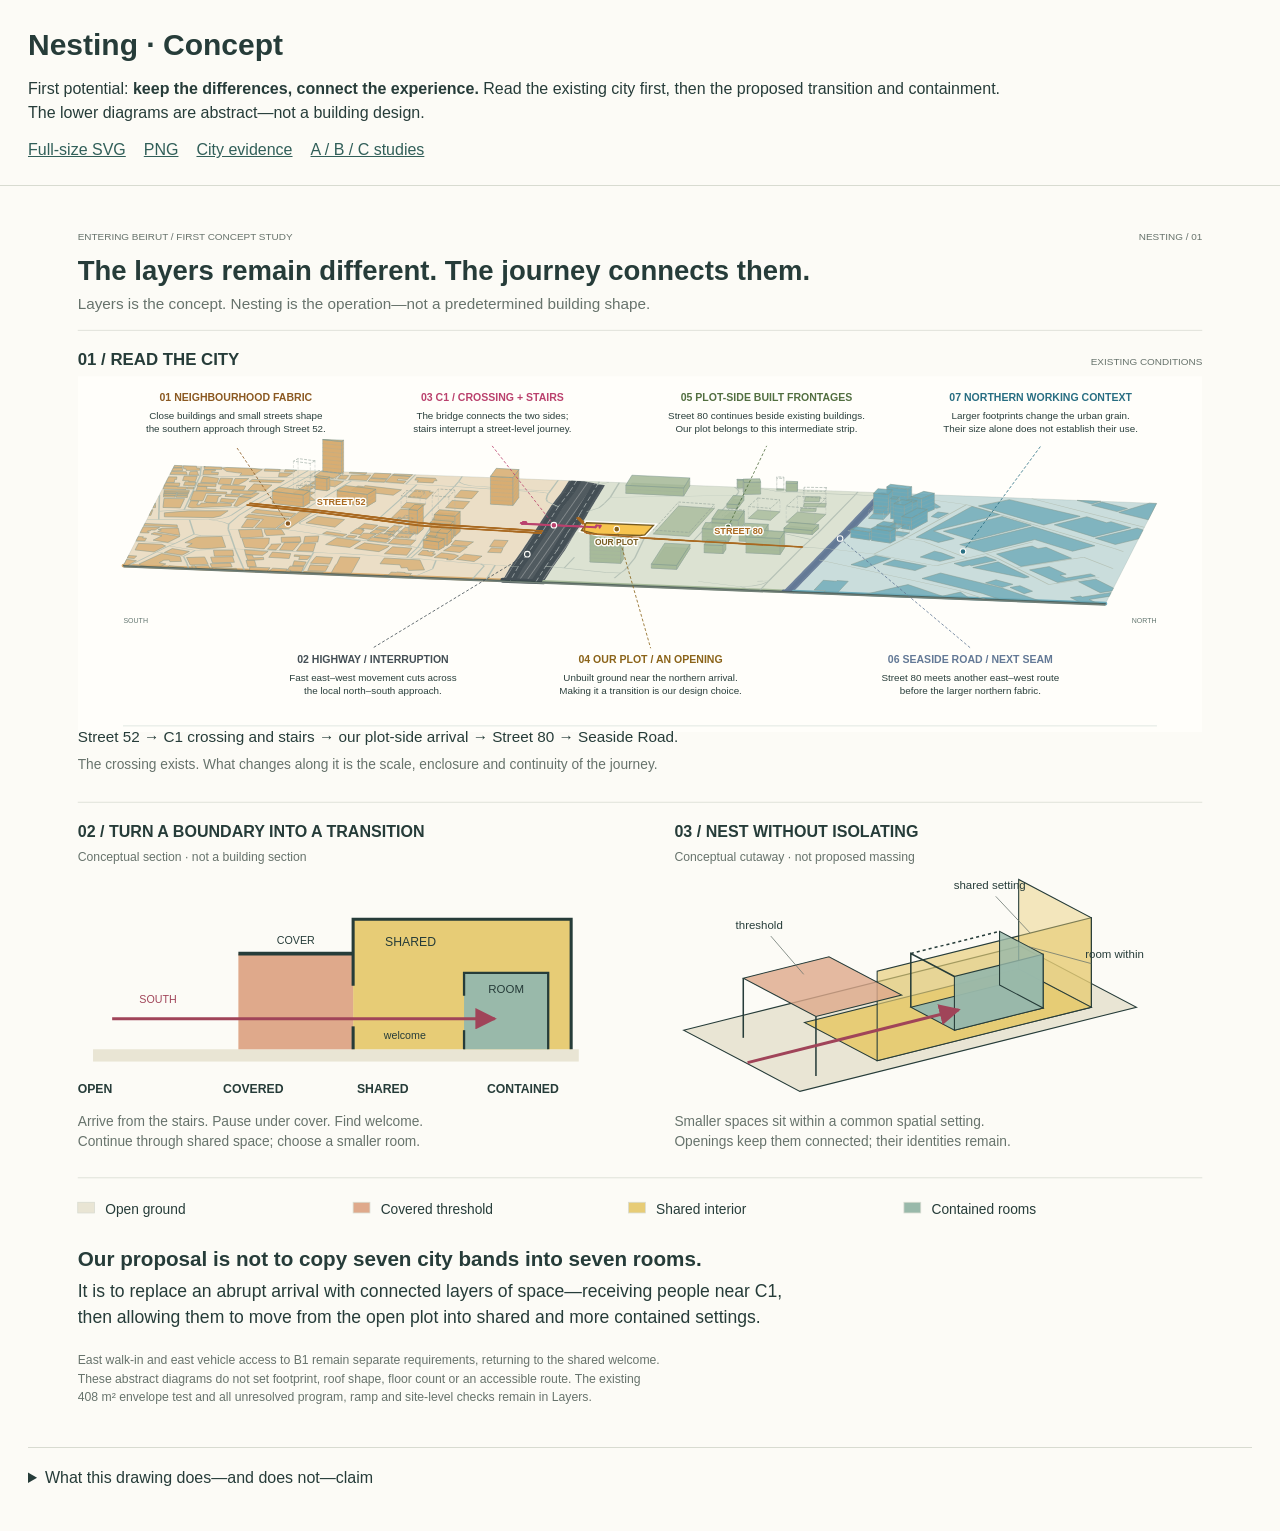
==== nesting-concept/index.html @ 4374029c "Publish city layers, updated story and nesting concept studies" ====
<!doctype html><html lang="en"><head><meta charset="utf-8"><meta name="viewport" content="width=device-width,initial-scale=1"><title>Nesting · Concept</title><style>*{box-sizing:border-box}body{margin:0;background:#fcfbf6;color:#263c39;font:16px/1.55 Arial,sans-serif}header,main{max-width:1600px;margin:auto;padding:22px 28px}header{border-bottom:1px solid #d8dbd1}h1{font-size:30px;margin:0 0 8px}p{margin:7px 0;max-width:1000px}nav{display:flex;gap:18px;flex-wrap:wrap;margin-top:12px}a{color:#315f59}img{display:block;width:100%;height:auto}details{padding:18px 0;border-top:1px solid #d8dbd1}.notice{color:#67736c}@media(max-width:650px){header,main{padding:18px}.drawing{overflow:auto}.drawing img{min-width:1050px}h1{font-size:25px}}@media print{header{display:none}main{padding:0}}</style></head><body><header><h1>Nesting · Concept</h1><p>First potential: <strong>keep the differences, connect the experience.</strong> Read the existing city first, then the proposed transition and containment. The lower diagrams are abstract—not a building design.</p><nav><a href="nesting-concept.svg" target="_blank">Full-size SVG</a><a href="nesting-concept.png" target="_blank">PNG</a><a href="../site-analysis-map.html#citylayers" target="_top">City evidence</a><a href="../site-analysis-map.html#layers" target="_top">A / B / C studies</a></nav></header><main><div class="drawing"><img src="nesting-concept.svg?v=1" alt="Three-part concept sheet: existing city layers; open-to-contained threshold section; nested spatial cutaway with connected openings."></div><details><summary>What this drawing does—and does not—claim</summary><p>The city view is reused from the current source-based City Layers drawing. Its qualified heights and interpretive colours retain their original limits. The lower two drawings are proposed relationships in arbitrary diagram units; they are not an AutoCAD-ready building model or source-derived massing.</p><p>Nesting describes smaller settings belonging within shared space, approached through a threshold. It does not prove comfort, reconcile the total program, solve the parking ramp or remove the highway barrier. There is no selected option here. All earlier plans, sections and source files remain unchanged.</p></details></main></body></html>
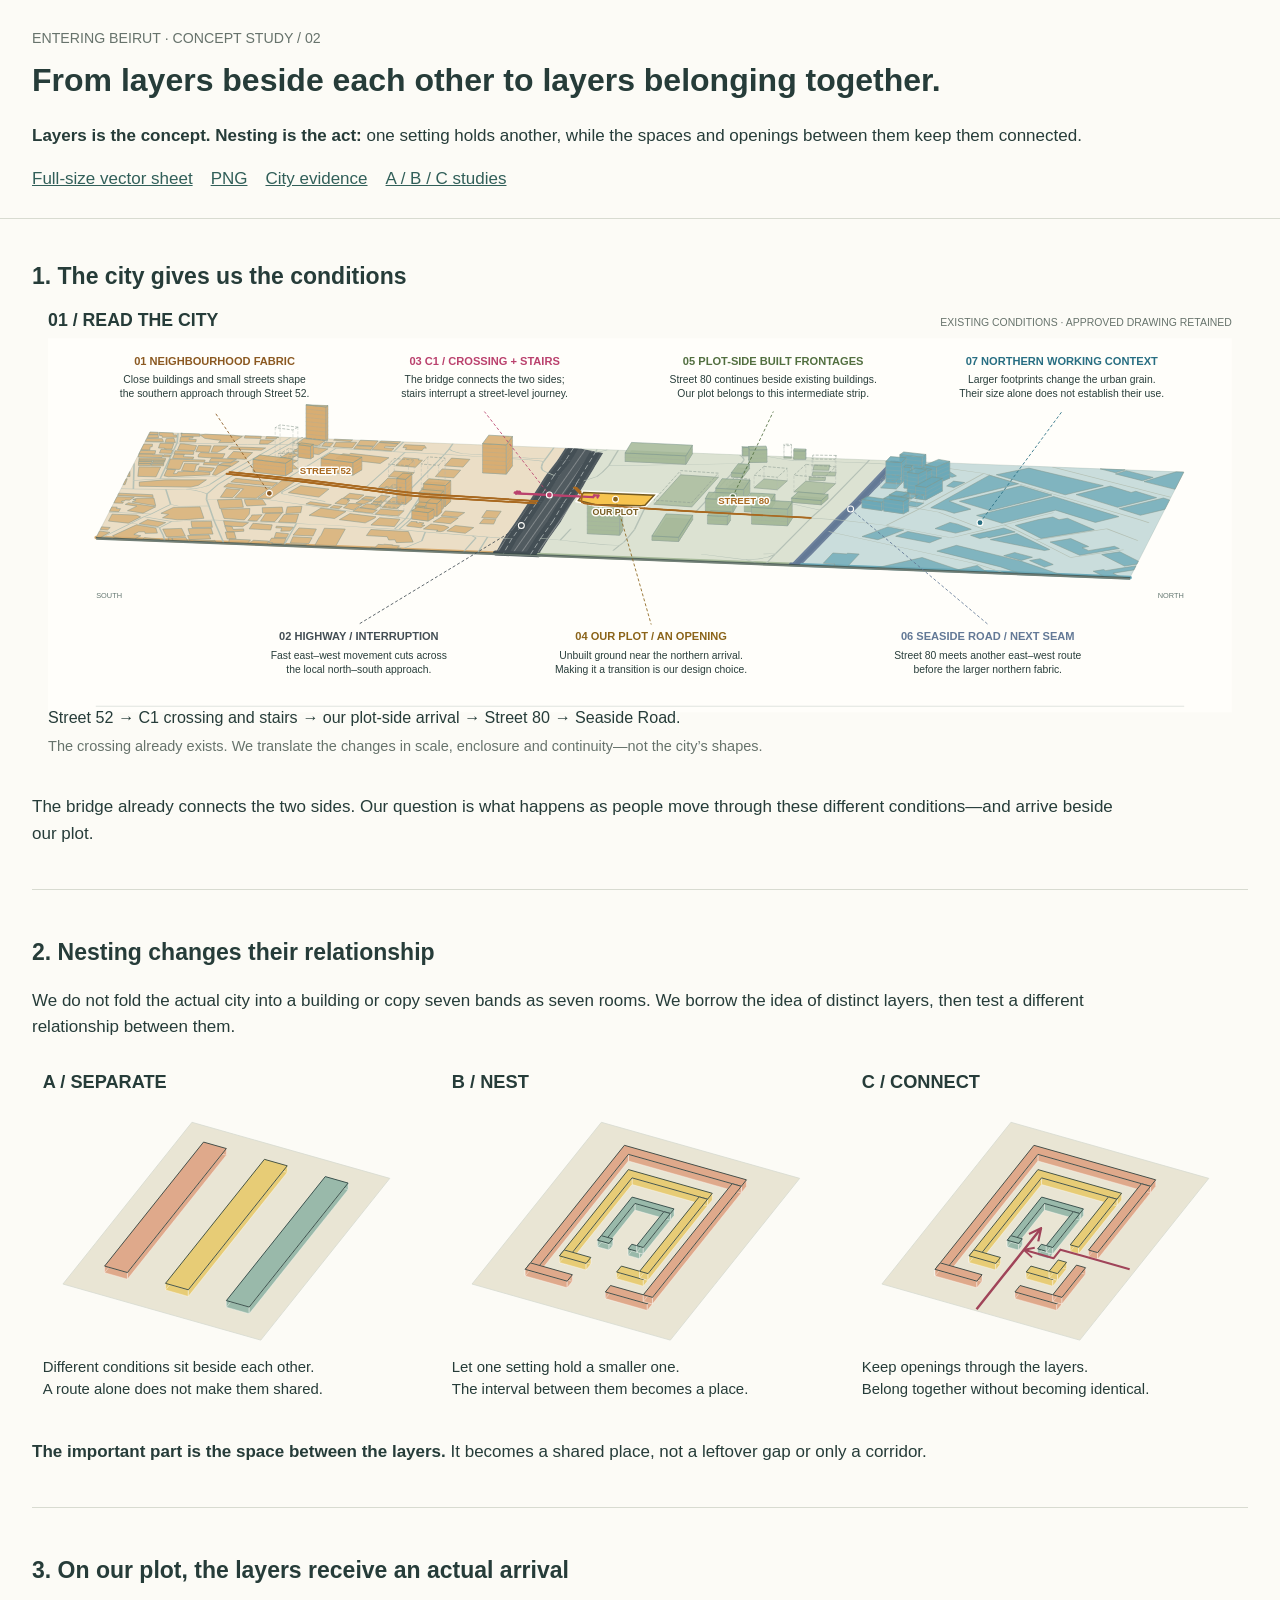
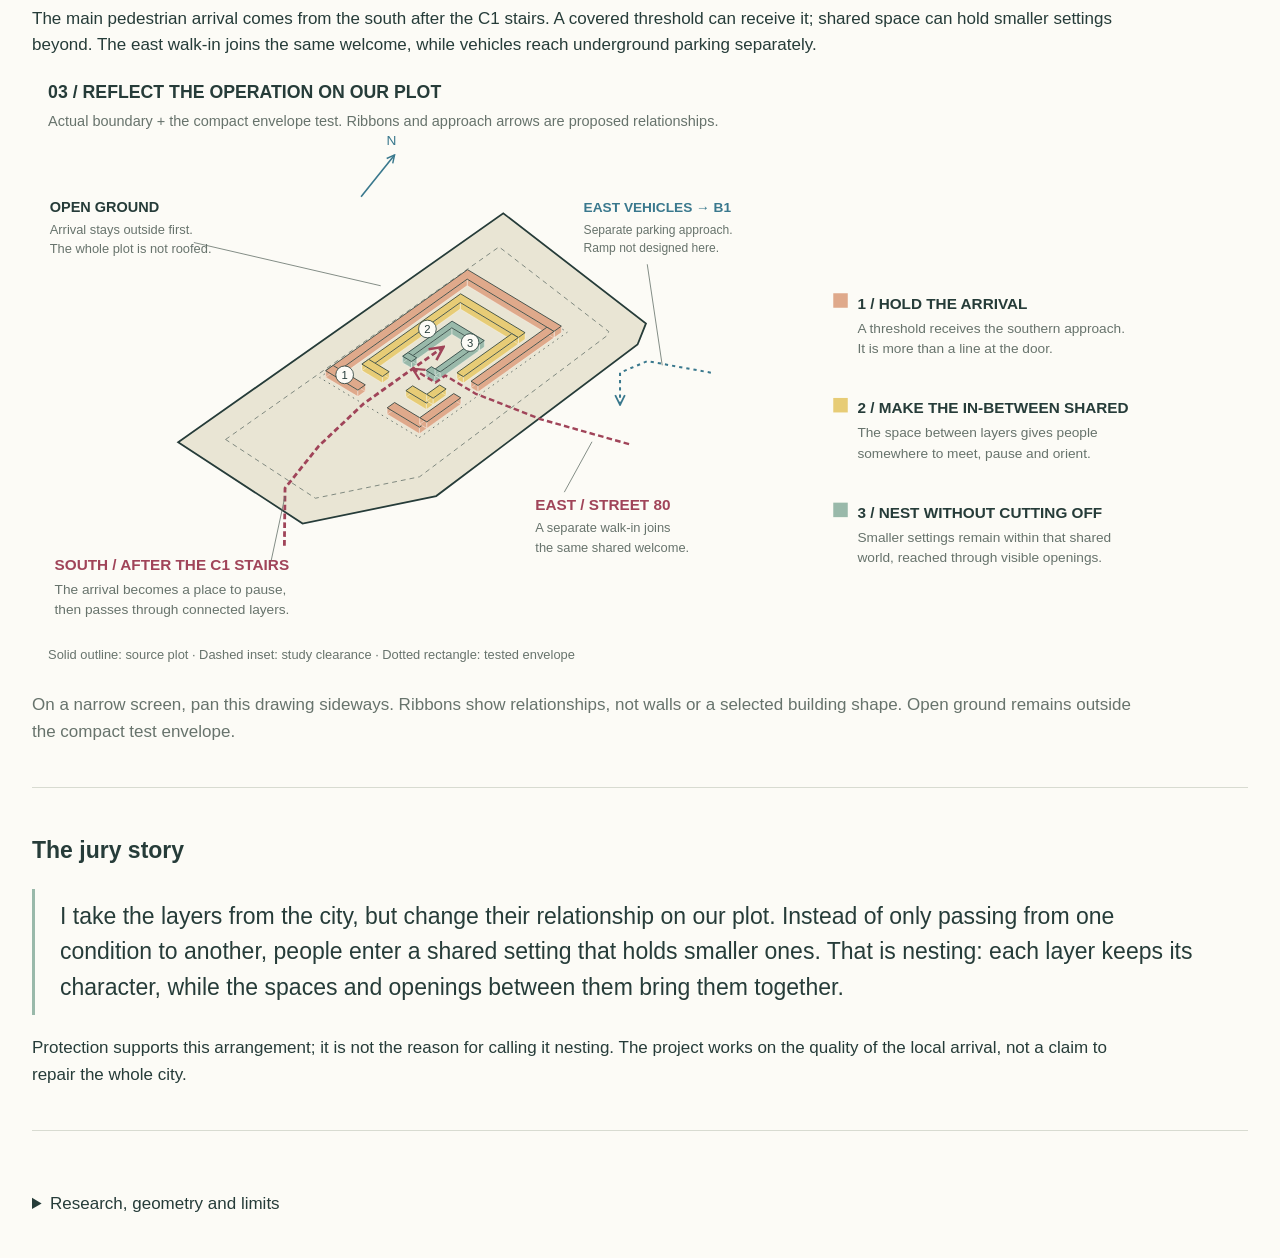
==== commit 2234e56f: "Clarify nesting operation and source-plot translation" ====
--- a/nesting-concept/index.html
+++ b/nesting-concept/index.html
@@ -1 +1 @@
-<!doctype html><html lang="en"><head><meta charset="utf-8"><meta name="viewport" content="width=device-width,initial-scale=1"><title>Nesting · Concept</title><style>*{box-sizing:border-box}body{margin:0;background:#fcfbf6;color:#263c39;font:16px/1.55 Arial,sans-serif}header,main{max-width:1600px;margin:auto;padding:22px 28px}header{border-bottom:1px solid #d8dbd1}h1{font-size:30px;margin:0 0 8px}p{margin:7px 0;max-width:1000px}nav{display:flex;gap:18px;flex-wrap:wrap;margin-top:12px}a{color:#315f59}img{display:block;width:100%;height:auto}details{padding:18px 0;border-top:1px solid #d8dbd1}.notice{color:#67736c}@media(max-width:650px){header,main{padding:18px}.drawing{overflow:auto}.drawing img{min-width:1050px}h1{font-size:25px}}@media print{header{display:none}main{padding:0}}</style></head><body><header><h1>Nesting · Concept</h1><p>First potential: <strong>keep the differences, connect the experience.</strong> Read the existing city first, then the proposed transition and containment. The lower diagrams are abstract—not a building design.</p><nav><a href="nesting-concept.svg" target="_blank">Full-size SVG</a><a href="nesting-concept.png" target="_blank">PNG</a><a href="../site-analysis-map.html#citylayers" target="_top">City evidence</a><a href="../site-analysis-map.html#layers" target="_top">A / B / C studies</a></nav></header><main><div class="drawing"><img src="nesting-concept.svg?v=1" alt="Three-part concept sheet: existing city layers; open-to-contained threshold section; nested spatial cutaway with connected openings."></div><details><summary>What this drawing does—and does not—claim</summary><p>The city view is reused from the current source-based City Layers drawing. Its qualified heights and interpretive colours retain their original limits. The lower two drawings are proposed relationships in arbitrary diagram units; they are not an AutoCAD-ready building model or source-derived massing.</p><p>Nesting describes smaller settings belonging within shared space, approached through a threshold. It does not prove comfort, reconcile the total program, solve the parking ramp or remove the highway barrier. There is no selected option here. All earlier plans, sections and source files remain unchanged.</p></details></main></body></html>+<!doctype html><html lang="en"><head><meta charset="utf-8"><meta name="viewport" content="width=device-width,initial-scale=1"><title>Nesting · From city to plot</title><style>*{box-sizing:border-box}body{margin:0;background:#fcfbf6;color:#263c39;font:17px/1.55 Arial,sans-serif}header,main{max-width:1600px;margin:auto;padding:25px 32px}header{border-bottom:1px solid #d8dbd1}h1{font-size:32px;margin:5px 0 12px}h2{font-size:23px;margin:8px 0}p{max-width:1100px}nav{display:flex;gap:18px;flex-wrap:wrap}a{color:#315f59}img{display:block;width:100%;height:auto}section{margin:15px 0 45px;border-bottom:1px solid #d8dbd1;padding-bottom:25px}.acts{display:grid;grid-template-columns:repeat(3,minmax(0,1fr));gap:12px}figure{margin:0}blockquote{margin:20px 0;padding:10px 25px;border-left:3px solid #99b9aa;font-size:23px;max-width:1200px}small,.note{color:#67736c}details{padding:15px 0}li{margin:8px 0}summary{cursor:pointer}.plot{overflow:auto}.plot img{min-width:850px}@media(max-width:750px){header,main{padding:18px}.acts{grid-template-columns:1fr}h1{font-size:27px}blockquote{font-size:20px}.city{overflow:auto}.city img{min-width:850px}}@media print{header nav,details,.note{display:none}.plot img,.city img{min-width:0}section{break-inside:avoid}}</style></head><body><header><small>ENTERING BEIRUT · CONCEPT STUDY / 02</small><h1>From layers beside each other to layers belonging together.</h1><p><strong>Layers is the concept. Nesting is the act:</strong> one setting holds another, while the spaces and openings between them keep them connected.</p><nav><a href="nesting-concept.svg" target="_blank">Full-size vector sheet</a><a href="nesting-concept.png" target="_blank">PNG</a><a href="../site-analysis-map.html#citylayers" target="_top">City evidence</a><a href="../site-analysis-map.html#layers" target="_top">A / B / C studies</a></nav></header><main><section><h2>1. The city gives us the conditions</h2><div class="city"><img src="city-reading.svg?v=2" alt="Approved city drawing: Street 52, C1 crossing and stairs, our plot, Street 80, Seaside Road and northern context."></div><p>The bridge already connects the two sides. Our question is what happens as people move through these different conditions—and arrive beside our plot.</p></section><section><h2>2. Nesting changes their relationship</h2><p>We do not fold the actual city into a building or copy seven bands as seven rooms. We borrow the idea of distinct layers, then test a different relationship between them.</p><div class="acts"><figure><img src="act-separate.svg?v=2" alt="Separate spatial conditions"></figure><figure><img src="act-nest.svg?v=2" alt="Nest one setting within another"></figure><figure><img src="act-connect.svg?v=2" alt="Connect through openings and shared intervals"></figure></div><p><strong>The important part is the space between the layers.</strong> It becomes a shared place, not a leftover gap or only a corridor.</p></section><section><h2>3. On our plot, the layers receive an actual arrival</h2><p>The main pedestrian arrival comes from the south after the C1 stairs. A covered threshold can receive it; shared space can hold smaller settings beyond. The east walk-in joins the same welcome, while vehicles reach underground parking separately.</p><div class="plot"><img src="plot-translation.svg?v=2" alt="Actual source plot, conceptual nested ribbons within the compact test envelope, south C1 arrival, east Street 80 walk-in and separate B1 approach."></div><p class="note">On a narrow screen, pan this drawing sideways. Ribbons show relationships, not walls or a selected building shape. Open ground remains outside the compact test envelope.</p></section><section><h2>The jury story</h2><blockquote>I take the layers from the city, but change their relationship on our plot. Instead of only passing from one condition to another, people enter a shared setting that holds smaller ones. That is nesting: each layer keeps its character, while the spaces and openings between them bring them together.</blockquote><p>Protection supports this arrangement; it is not the reason for calling it nesting. The project works on the quality of the local arrival, not a claim to repair the whole city.</p></section><details><summary>Research, geometry and limits</summary><ul><li><a href="https://www.pinterest.com/pin/352899320819986921/" target="_blank" rel="noreferrer">Show it Better / Layered Axonometric Map — Pinterest</a>: reference for reading layers within a consistent projection. A sign-in overlay limited inspection to the visible composition and public description. No reference image or building form copied.</li><li><a href="https://www.archdaily.com/7484/house-n-sou-fujimoto" target="_blank" rel="noreferrer">House N / architect-provided description</a>: nested boundaries create intermediate settings between street and interior. We borrow connected intervals, not its whole-site enclosing shell.</li><li>Instructor plot and unchanged 408 m² envelope: about 27.4% of the measured plot, inside the earlier 4 m inset study. Ribbons stay within that envelope. This is not a new area or compliance calculation.</li><li>Approach arrows are schematic, not surveyed routes. C1 landing levels/rights, step-free arrival, east ramp and basement layout remain VERIFY. Open ground is not all garden or public. Ribbon heights are not real floors.</li><li>City source, A/B/C options, Story, surveys, photographs and storage unchanged. No option selected.</li></ul><p><a href="archive-before-act-of-nesting/index.html">Preserved first concept drawing</a></p></details></main></body></html>
